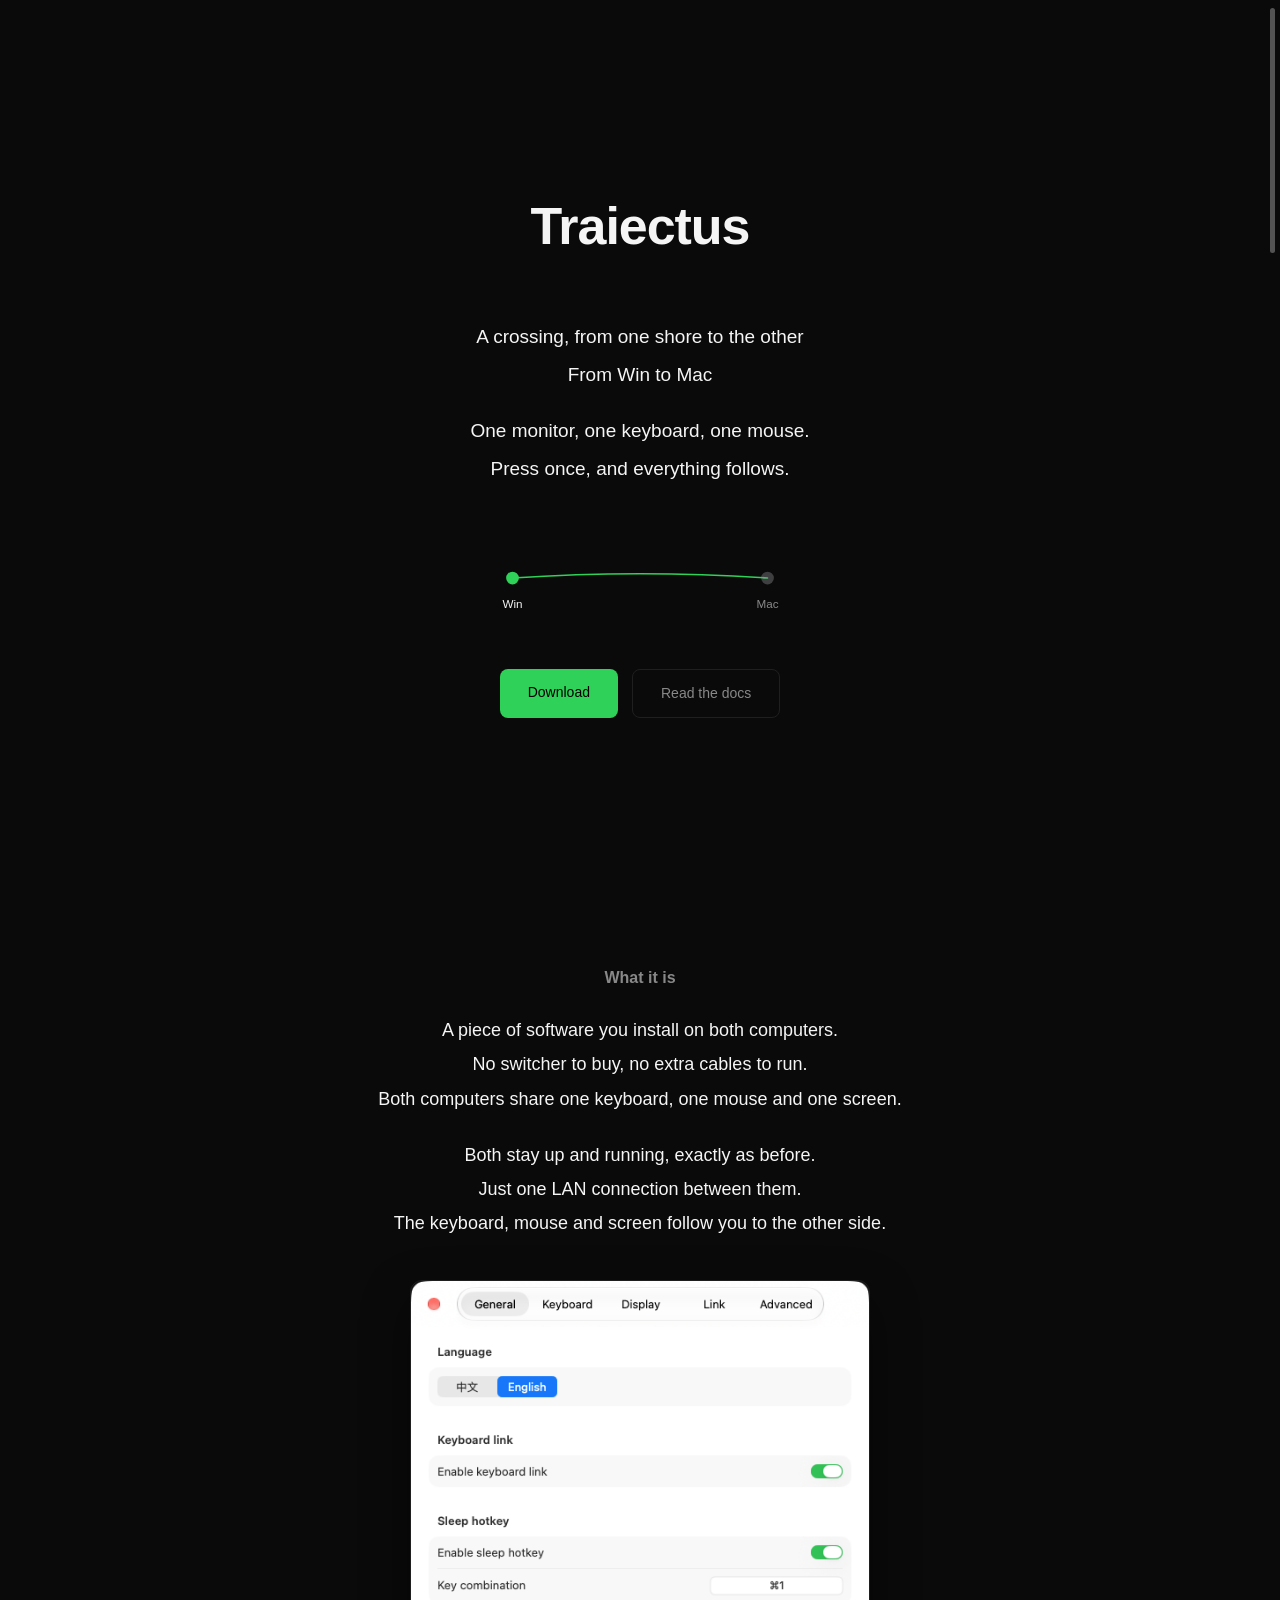
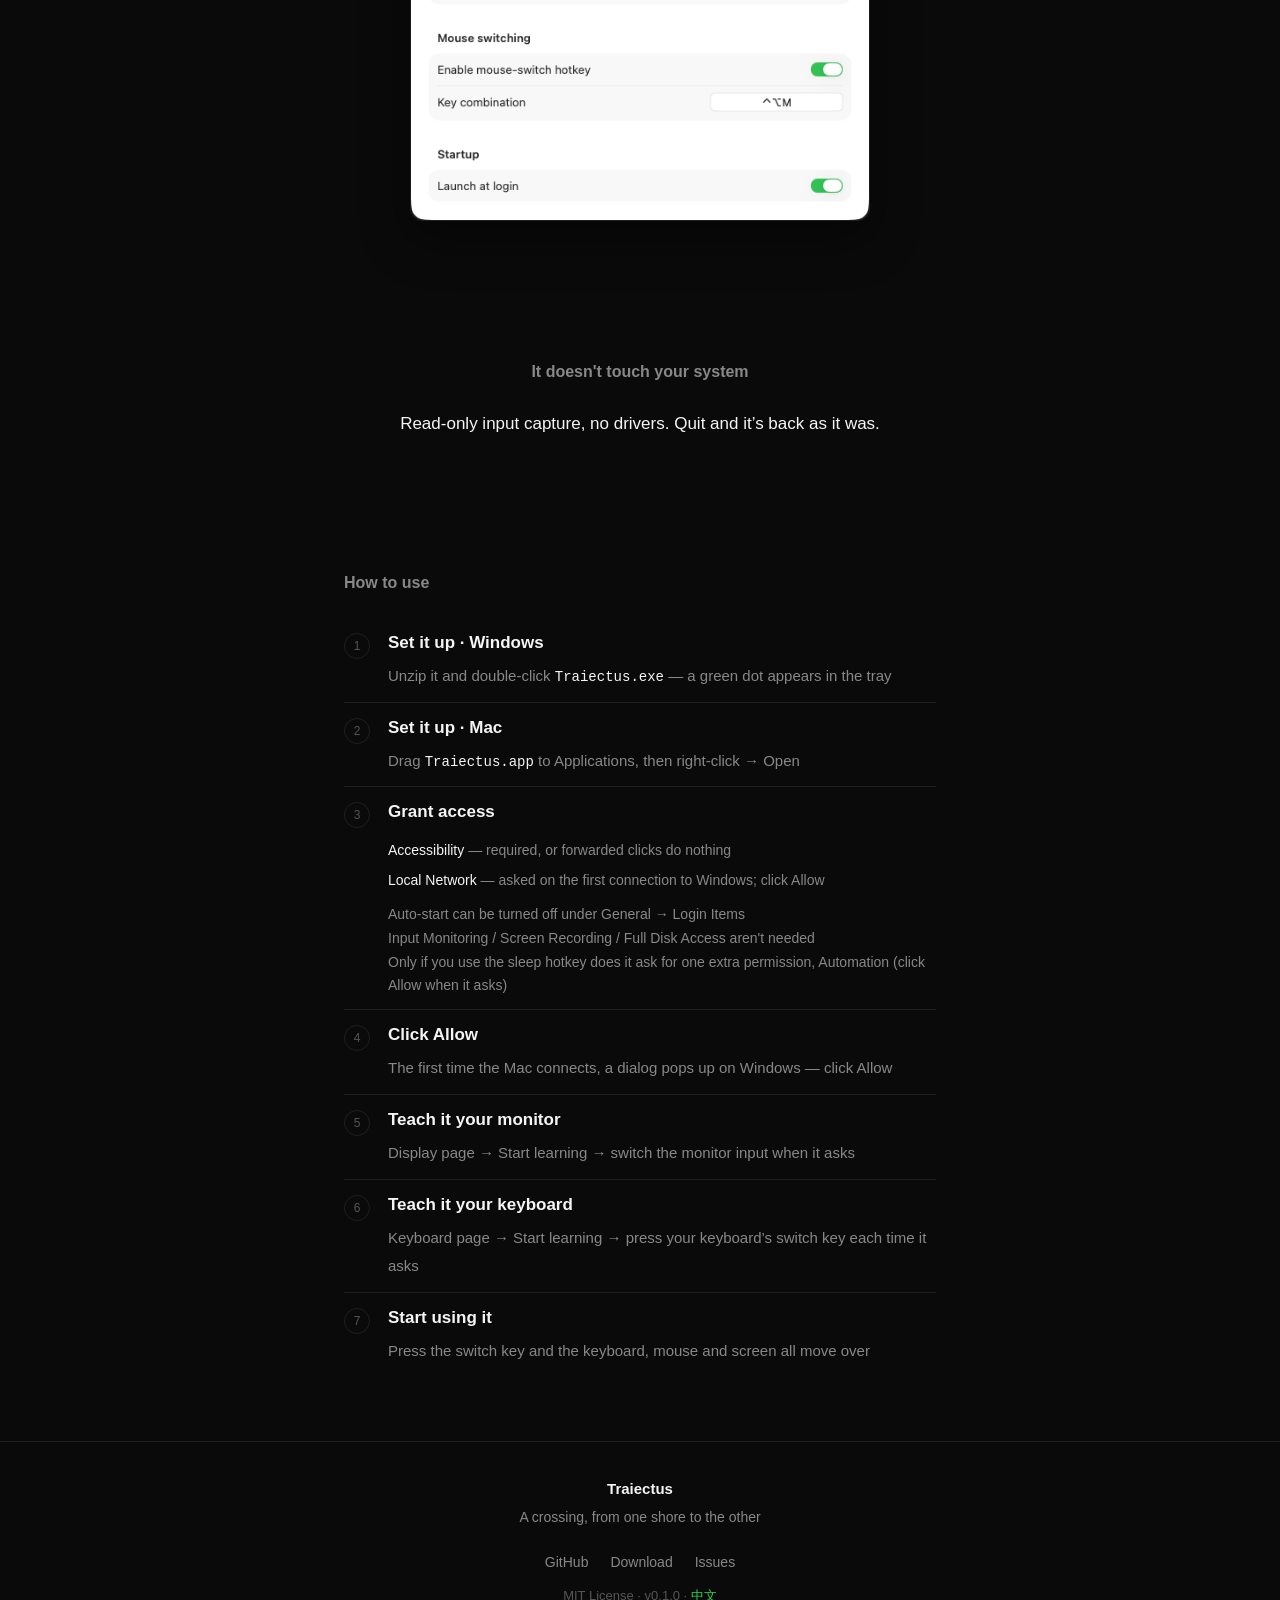
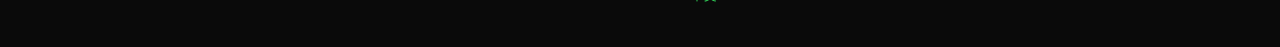
==== site/en.html @ 2f42b384 "Traiectus v0.1.0 — macOS / Windows clients with bilingual UI, plus the project site 首个公开版本：两端（macOS " ====
<!DOCTYPE html>
<html lang="en">
<head>
<meta charset="UTF-8">
<meta name="viewport" content="width=device-width, initial-scale=1.0">
<meta name="color-scheme" content="dark">
<title>Traiectus · one keyboard, two computers</title>
<meta name="description" content="A Windows PC for gaming, a Mac for everything else, one monitor, one keyboard, one mouse. Press once and everything follows.">
<meta name="theme-color" content="#0a0a0a">
<link rel="alternate" hreflang="zh-CN" href="https://traiectus.cn/">
<link rel="alternate" hreflang="en" href="https://traiectus.cn/en.html">
<link rel="icon" href="icon.png">
<link rel="apple-touch-icon" href="icon.png">
<meta property="og:type" content="website">
<meta property="og:title" content="Traiectus · one keyboard, two computers">
<meta property="og:description" content="A Windows PC for gaming, a Mac for everything else. One monitor, one keyboard, one mouse. Press once and everything follows.">
<meta property="og:url" content="https://traiectus.cn/">
<meta property="og:image" content="https://traiectus.cn/og.png">
<style>
  * { margin: 0; padding: 0; box-sizing: border-box; }

  :root {
    --bg: #0a0a0a;
    --fg: #f5f5f5;
    --fg-dim: #888;
    --fg-dimmer: #555;
    --green: #30d158;
    --line: #1f1f1f;
    --max: 640px;
  }

  /* 显式给 html 上底色：否则橡皮筋回弹（首屏往上/页面底部往下拉）时，
     WebKit 会在画布外露出默认的白，看起来就是上下两条淡色长块 */
  html { background: var(--bg); }

  body {
    background: var(--bg);
    color: var(--fg);
    font-family: -apple-system, BlinkMacSystemFont, "SF Pro Text", "PingFang SC", sans-serif;
    font-size: 16px;
    line-height: 1.7;
    -webkit-font-smoothing: antialiased;
  }

  .wrap { max-width: var(--max); margin: 0 auto; padding: 0 24px; }

  /* ① 首屏 */
  .hero {
    min-height: 100vh;
    display: flex;
    flex-direction: column;
    justify-content: center;
    align-items: center;
    text-align: center;
    padding: 0 24px;
  }

  .hero .eyebrow {
    font-size: 13px;
    letter-spacing: 0.22em;
    text-transform: uppercase;
    color: var(--fg-dimmer);
    margin-bottom: 22px;
  }

  .hero h1 {
    font-size: 52px;
    font-weight: 600;
    letter-spacing: -0.02em;
    margin-bottom: 48px;
  }

  .hero .lines {
    font-size: 19px;
    line-height: 2;
    color: var(--fg);
    margin-bottom: 56px;
  }

  .hero .lines .dim { color: var(--fg-dim); }
  .hero .lines .gap { display: block; height: 18px; }

  .diagram {
    display: block;
    width: 100%;
    max-width: 340px;
    height: auto;
    margin: 0 auto 48px;
  }

  .diagram .arc {
    fill: none;
    stroke: var(--green);
    stroke-width: 1.5;
    stroke-linecap: round;
  }

  /* 点：实心。活动的一侧是绿色 + 呼吸；另一侧是灰的（和 app 面板一致） */
  .diagram .dot { fill: #8e8e93; opacity: 0.4; }
  .diagram .dot.on {
    fill: var(--green);
    opacity: 1;
    transform-box: fill-box;
    transform-origin: center;
    animation: breathe 1.6s ease-in-out infinite;
  }

  @keyframes breathe {
    0%, 100% { transform: scale(1); }
    50% { transform: scale(1.18); }
  }

  .diagram .dlabel {
    font-size: 11px;
    font-weight: 500;
    fill: var(--fg-dim);
    text-anchor: middle;
  }
  .diagram .dlabel.on { fill: var(--fg); }

  .actions {
    display: flex;
    gap: 14px;
    justify-content: center;
  }

  .btn {
    display: inline-block;
    padding: 12px 28px;
    font-size: 14px;
    text-decoration: none;
    border-radius: 8px;
    transition: all 0.2s;
  }

  .btn-primary { background: var(--green); color: #000; font-weight: 500; }
  .btn-primary:hover { background: #28b84c; }

  .btn-ghost { color: var(--fg-dim); border: 1px solid var(--line); }
  .btn-ghost:hover { color: var(--fg); border-color: var(--fg-dim); }

  /* 锚点不要被吸顶导航盖住 */
  section { scroll-margin-top: 60px; }

  /* 隐藏原生滚动条，改用下面那条自绘的（原因：伪元素滚动条没法做淡出动画） */
  html { scrollbar-width: none; }
  ::-webkit-scrollbar { width: 0; height: 0; }

  /* 自绘滚动指示条：静止时淡出，滚动时淡入 —— 淡出用 transition，所以不生硬 */
  .sb {
    position: fixed; top: 0; right: 3px; bottom: 0; width: 9px;
    pointer-events: none; z-index: 60;
    opacity: 0;
    transition: opacity 0.5s ease;
  }
  .sb.on { opacity: 1; }
  .sb-thumb {
    position: absolute; right: 2px; width: 5px;
    border-radius: 3px; background: rgba(255, 255, 255, 0.3);
  }

  /* 页脚：同色底 + 一根发丝线，不抢戏。
     行距分三组：品牌+标语挨在一起是一组，链接那行单独一组，版权信息最后一组 ——
     所以是 4 / 22 / 10，而不是三档差不多的 14 / 20 / 14（那样四行看着一样重）。 */
  footer { padding: 34px 0 40px; border-top: 1px solid var(--line); text-align: center; }
  .f-brand { font-size: 15px; font-weight: 600; color: var(--fg); margin-bottom: 4px; }
  .f-tag { font-size: 14px; color: var(--fg-dim); margin-bottom: 22px; }
  .f-links { display: flex; gap: 22px; justify-content: center; margin-bottom: 10px; }
  .f-links a { font-size: 14px; color: var(--fg-dim); text-decoration: none; }
  .f-links a:hover { color: var(--fg); }
  .f-meta { font-size: 13px; color: var(--fg-dimmer); }
  .f-meta a { color: var(--green); text-decoration: none; }   /* 语言切换：和下载按钮同一个绿 */
  .f-meta a:hover { text-decoration: underline; }

  /* 「它不会动你的系统」：和「它是什么」一样居中 */
  .safe { text-align: center; }

  /* 屏幕太矮 / 手机：自动关掉吸附，回到自由滚动（否则内容会被卡住看不全） */
  /* 界面截图：和页面同一套圆角/边框，暗色底上不刺眼 */
  .shot { margin: 40px auto 0; text-align: center; }
  .shot img {
    width: 100%; max-width: 460px; height: auto;
    border-radius: 12px;
    border: 1px solid var(--line);
    box-shadow: 0 18px 48px rgba(0, 0, 0, 0.45);
  }

  section { padding: 64px 0; }
  #safe { padding-top: 64px; }
  .safe-line { font-size: 17px; line-height: 2; }

  h2 {
    font-size: 16px;
    font-weight: 600;
    color: var(--fg-dim);
    margin-bottom: 22px;
  }

  .what { text-align: center; }

  .what p {
    font-size: 18px;
    line-height: 1.9;
    color: var(--fg);
  }
  .what p + p { margin-top: 22px; }
  .what p.soft { color: var(--fg-dim); }

  @media (max-width: 480px) {
    section { padding: 48px 0; }
    .what { text-align: center; }

  .what p { font-size: 16px; }
  }

  .how ol { list-style: none; counter-reset: step; margin-top: 8px; }
  /* 只作用于外层那七步：里面「权限清单」是普通列表，不能跟着编号/描边（否则会串号） */
  .how ol > li {
    counter-increment: step;
    font-size: 17px;
    color: var(--fg);
    padding: 11px 0 11px 44px;
    position: relative;
    border-bottom: 1px solid var(--line);
  }
  .how ol > li:last-child { border-bottom: none; }
  .how ol > li::before {
    content: counter(step);
    position: absolute; left: 0; top: 15px;
    width: 24px; height: 24px; line-height: 24px; text-align: center;
    font-size: 12px; color: var(--fg-dimmer);
    border: 1px solid var(--line); border-radius: 50%;
  }
  .how ol > li b { display: block; font-size: 17px; font-weight: 600; margin-bottom: 4px; }
  .how ol > li span { font-size: 15px; color: var(--fg-dim); }
  .how ol > li code { font-family: "SF Mono", Menlo, monospace; font-size: 14px; color: var(--fg); }

  /* 「给它权限」那一步下面的权限清单 */
  .how .perm { list-style: none; margin-top: 9px; }
  .how .perm li { font-size: 14px; color: var(--fg-dim); padding: 3px 0; }
  .how .perm li em { font-style: normal; color: var(--fg); }
  .how .perm-note { display: block; margin-top: 7px; font-size: 14px; color: var(--fg-dim); }
  .how .more { margin-top: 22px; font-size: 14px; color: var(--fg-dim); }

  @media (prefers-reduced-motion: reduce) {
    .diagram .dot.on { animation: none; }
  }

  @media (max-width: 480px) {
    .hero .eyebrow {
    font-size: 13px;
    letter-spacing: 0.22em;
    text-transform: uppercase;
    color: var(--fg-dimmer);
    margin-bottom: 22px;
  }

  .hero h1 { font-size: 36px; margin-bottom: 36px; }
    .hero .lines { font-size: 16px; }
  }
</style>
</head>
<body id="top">


<section class="hero">
  <h1>Traiectus</h1>

  <div class="lines">
    A crossing, from one shore to the other<br>
    From Win to Mac
    <span class="gap"></span>
    One monitor, one keyboard, one mouse.<br>
    Press once, and everything follows.
  </div>

  <svg class="diagram" viewBox="0 0 320 72" role="img" aria-label="Crossing from Win to Mac: Win is active (green dot), Mac is the other side">
    <path class="arc" d="M40 32 Q160 24 280 32"/>
    <circle class="dot on" cx="40" cy="32" r="6"/>
    <circle class="dot" cx="280" cy="32" r="6"/>
    <text class="dlabel on" x="40" y="60">Win</text>
    <text class="dlabel" x="280" y="60">Mac</text>
  </svg>

  <div class="actions">
    <a href="https://github.com/BLEACHRukia/Traiectus/releases" class="btn btn-primary">Download</a>
    <a href="https://github.com/BLEACHRukia/Traiectus#readme" class="btn btn-ghost">Read the docs</a>
  </div>
</section>

<div class="screen">
<section class="what" id="what">
  <div class="wrap">
    <h2>What it is</h2>
    <p>A piece of software you install on both computers.<br>
       No switcher to buy, no extra cables to run.<br>
       Both computers share one keyboard, one mouse and one screen.</p>
    <p>Both stay up and running, exactly as before.<br>
       Just one LAN connection between them.<br>
       The keyboard, mouse and screen follow you to the other side.</p>
    <figure class="shot">
      <img src="shots/01-general-en.png" alt="Traiectus's settings window on macOS" width="520">
    </figure>
  </div>
</section>
<section class="safe" id="safe">
  <div class="wrap">
    <h2>It doesn't touch your system</h2>
    <p class="safe-line">Read-only input capture, no drivers. Quit and it’s back as it was.</p>

  </div>
</section>
</div>

<section class="how" id="how">
  <div class="wrap">
    <h2>How to use</h2>
    <ol>
      <li><b>Set it up · Windows</b><span>Unzip it and double-click <code>Traiectus.exe</code> — a green dot appears in the tray</span></li>
      <li><b>Set it up · Mac</b><span>Drag <code>Traiectus.app</code> to Applications, then right-click → Open</span></li>
      <li><b>Grant access</b>
        <ul class="perm">
          <li><em>Accessibility</em> — required, or forwarded clicks do nothing</li>
          <li><em>Local Network</em> — asked on the first connection to Windows; click Allow</li>
        </ul>
        <span class="perm-note">Auto-start can be turned off under General → Login Items<br>
          Input Monitoring / Screen Recording / Full Disk Access aren't needed<br>
          Only if you use the sleep hotkey does it ask for one extra permission, Automation (click Allow when it asks)</span>
      </li>
      <li><b>Click Allow</b><span>The first time the Mac connects, a dialog pops up on Windows — click Allow</span></li>
      <li><b>Teach it your monitor</b><span>Display page → Start learning → switch the monitor input when it asks</span></li>
      <li><b>Teach it your keyboard</b><span>Keyboard page → Start learning → press your keyboard&rsquo;s switch key each time it asks</span></li>
      <li><b>Start using it</b><span>Press the switch key and the keyboard, mouse and screen all move over</span></li>
    </ol>
  </div>
</section>




<footer>
  <div class="wrap">
    <div class="f-brand">Traiectus</div>
    <div class="f-tag">A crossing, from one shore to the other</div>
    <nav class="f-links">
      <a href="https://github.com/BLEACHRukia/Traiectus">GitHub</a>
      <a href="https://github.com/BLEACHRukia/Traiectus/releases">Download</a>
      <a href="https://github.com/BLEACHRukia/Traiectus/issues">Issues</a>
    </nav>
    <div class="f-meta">MIT License · v0.1.0 · <a href="/">中文</a></div>
  </div>
</footer>

<div class="sb" id="sb"><div class="sb-thumb" id="sbThumb"></div></div>

<script>
  (function () {
    var sb = document.getElementById('sb'), thumb = document.getElementById('sbThumb');
    if (!sb || !thumb) return;
    var timer;

    function update() {
      var doc = document.documentElement;
      var viewH = window.innerHeight;
      var max = doc.scrollHeight - viewH;
      var pad = 8, track = viewH - pad * 2;
      var thumbH = Math.max(36, Math.round(track * viewH / doc.scrollHeight));
      var progress = max > 0 ? (window.pageYOffset || doc.scrollTop) / max : 0;

      thumb.style.height = thumbH + 'px';
      thumb.style.top = Math.round(pad + progress * (track - thumbH)) + 'px';

      sb.classList.add('on');                       // 滚动时出现（0.5s 淡入）
      clearTimeout(timer);
      timer = setTimeout(function () { sb.classList.remove('on'); }, 800);   // 停手 0.8s 后淡出
    }

    window.addEventListener('scroll', update, { passive: true });
    window.addEventListener('resize', update);
    update();
  })();
</script>
</body>
</html>
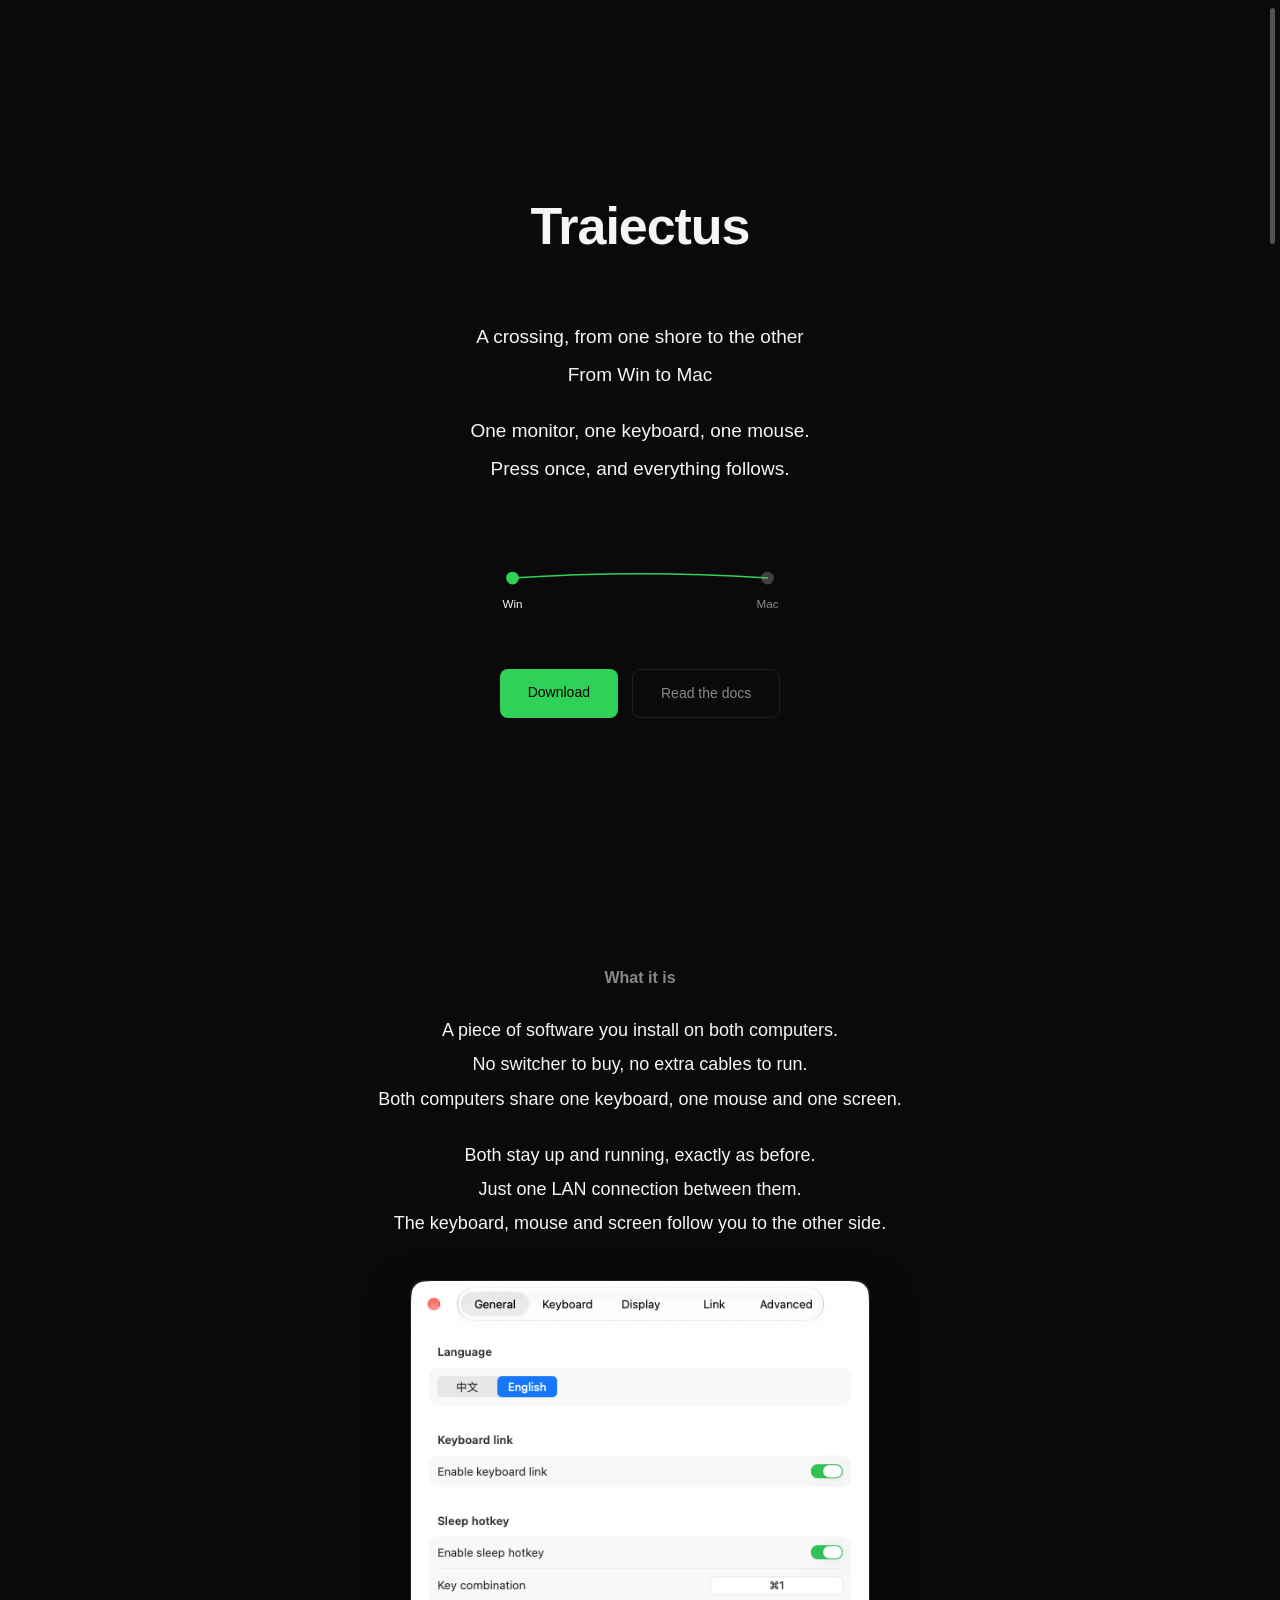
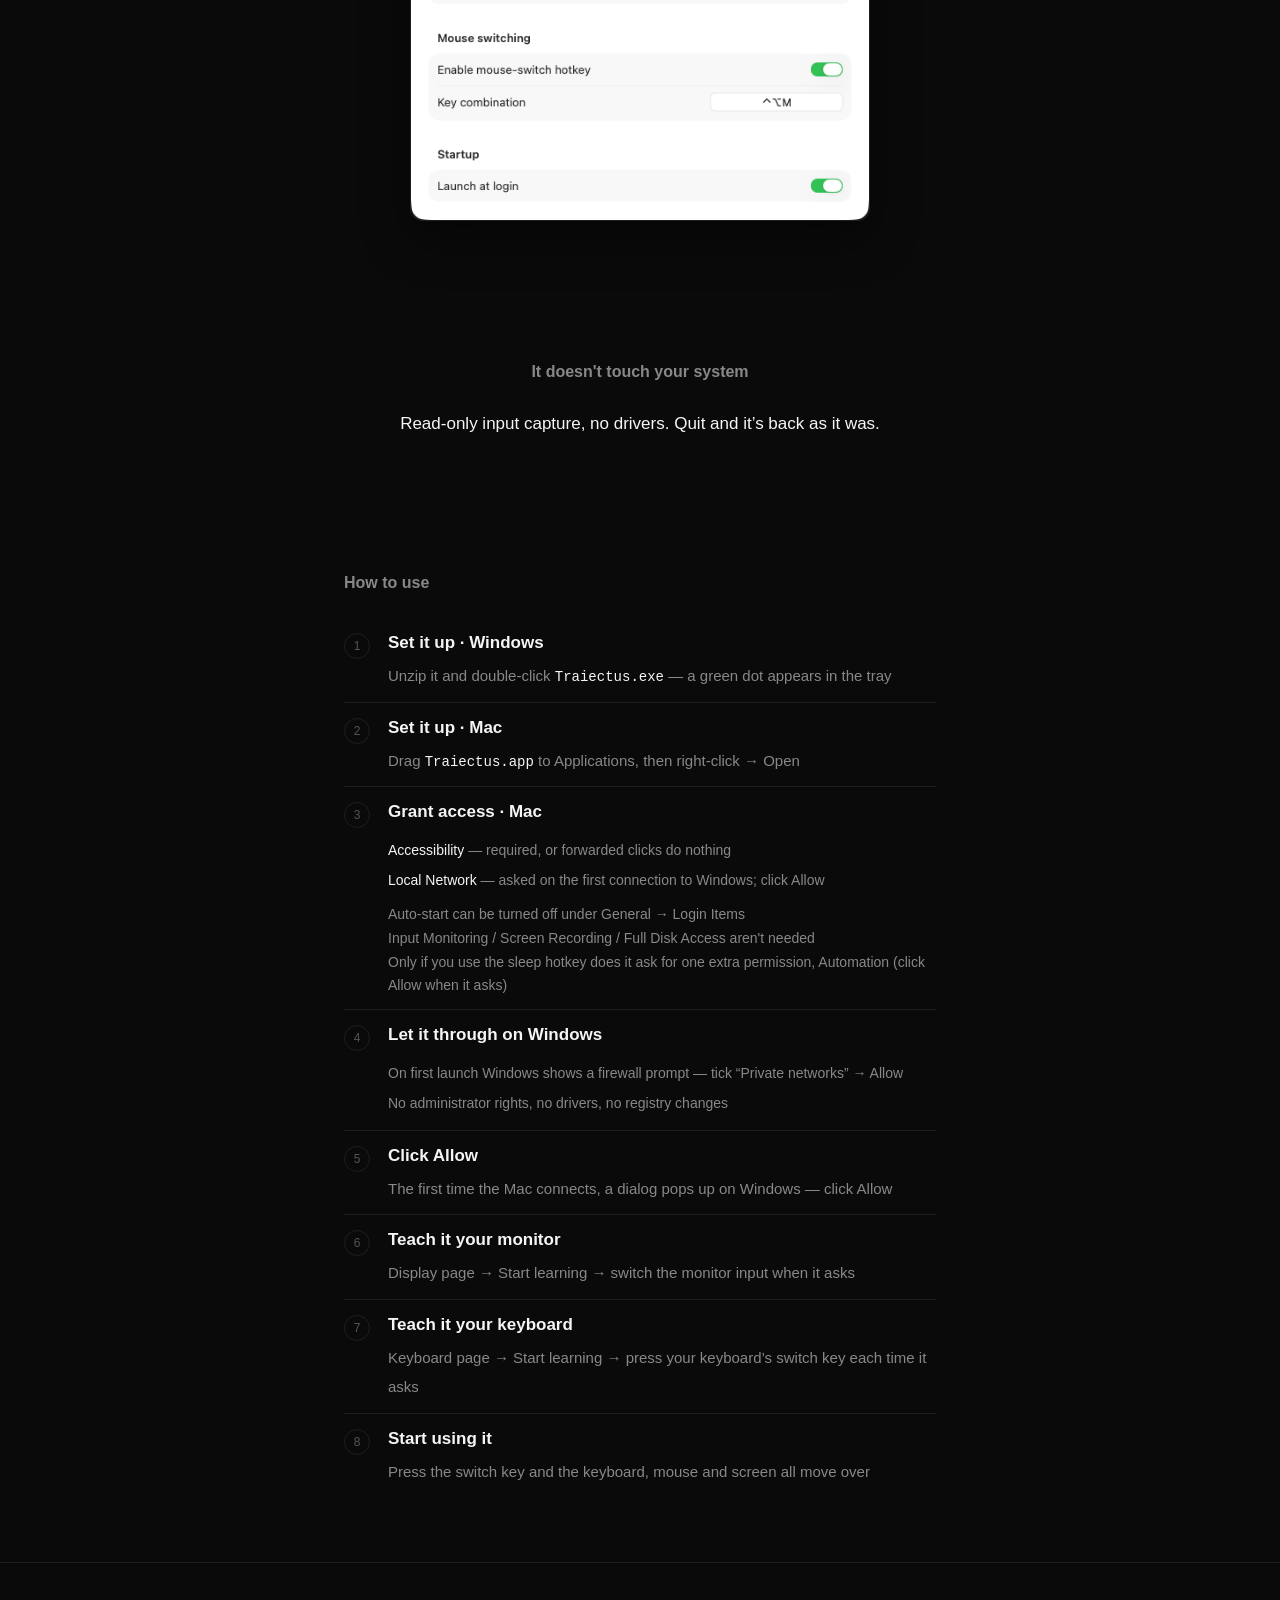
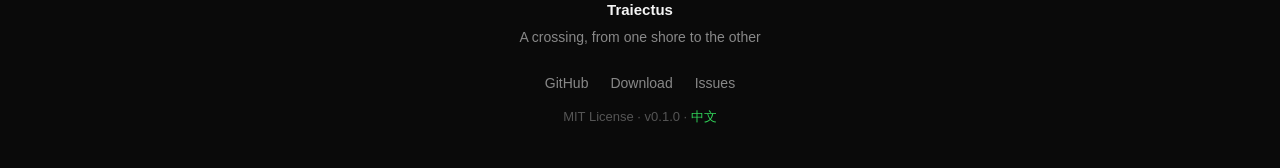
==== commit ba89b1dc: "site: 「如何使用」第 3 步按系统拆开，补上 Windows 那侧（中英同步） 原来第 3 步「给它权限」只写了 macOS 的辅助功能 / 本地网络，Windows 一条都没有， 读者容易以为" ====
--- a/site/en.html
+++ b/site/en.html
@@ -284,7 +284,7 @@
 
   <div class="actions">
     <a href="https://github.com/BLEACHRukia/Traiectus/releases" class="btn btn-primary">Download</a>
-    <a href="https://github.com/BLEACHRukia/Traiectus#readme" class="btn btn-ghost">Read the docs</a>
+    <a href="https://github.com/BLEACHRukia/Traiectus/blob/main/README.en.md" class="btn btn-ghost">Read the docs</a>
   </div>
 </section>
 
@@ -318,7 +318,7 @@
     <ol>
       <li><b>Set it up · Windows</b><span>Unzip it and double-click <code>Traiectus.exe</code> — a green dot appears in the tray</span></li>
       <li><b>Set it up · Mac</b><span>Drag <code>Traiectus.app</code> to Applications, then right-click → Open</span></li>
-      <li><b>Grant access</b>
+      <li><b>Grant access · Mac</b>
         <ul class="perm">
           <li><em>Accessibility</em> — required, or forwarded clicks do nothing</li>
           <li><em>Local Network</em> — asked on the first connection to Windows; click Allow</li>
@@ -326,6 +326,12 @@
         <span class="perm-note">Auto-start can be turned off under General → Login Items<br>
           Input Monitoring / Screen Recording / Full Disk Access aren't needed<br>
           Only if you use the sleep hotkey does it ask for one extra permission, Automation (click Allow when it asks)</span>
+      </li>
+      <li><b>Let it through on Windows</b>
+        <ul class="perm">
+          <li>On first launch Windows shows a firewall prompt — tick &ldquo;Private networks&rdquo; → Allow</li>
+          <li>No administrator rights, no drivers, no registry changes</li>
+        </ul>
       </li>
       <li><b>Click Allow</b><span>The first time the Mac connects, a dialog pops up on Windows — click Allow</span></li>
       <li><b>Teach it your monitor</b><span>Display page → Start learning → switch the monitor input when it asks</span></li>
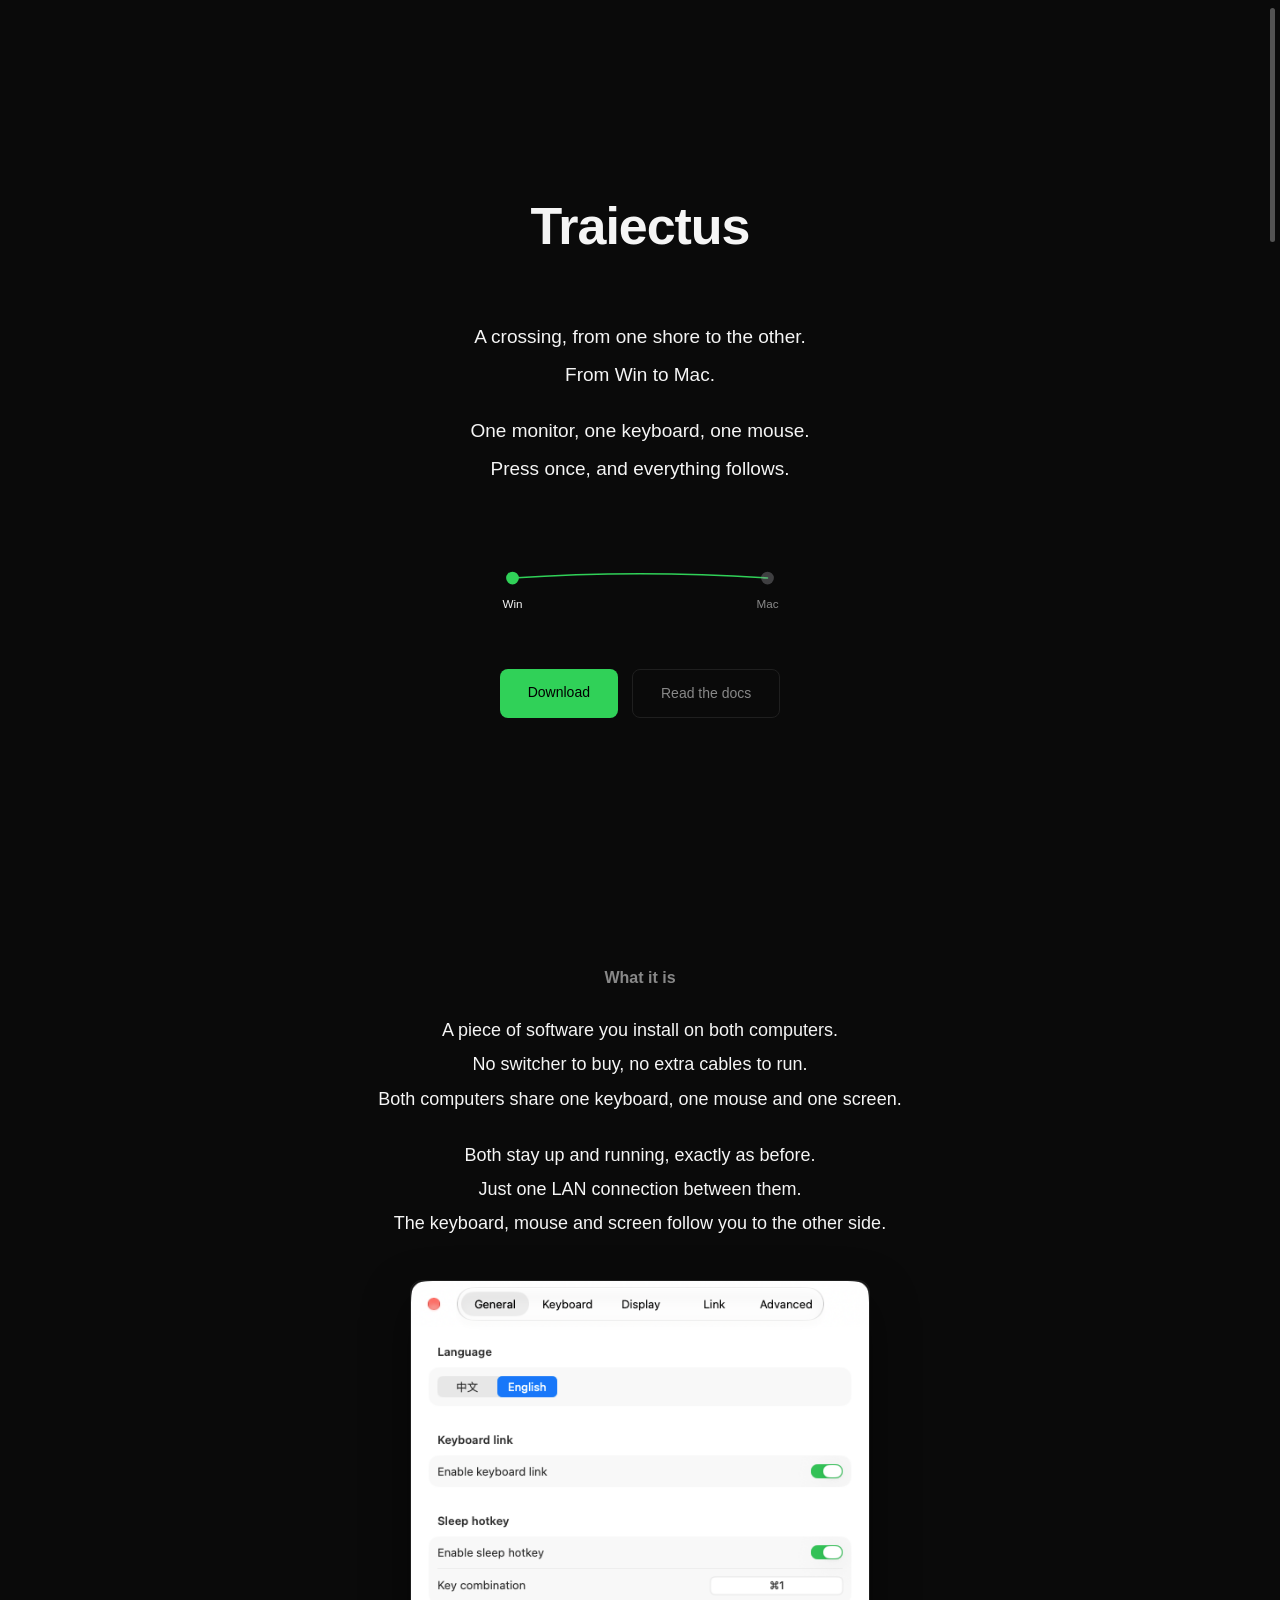
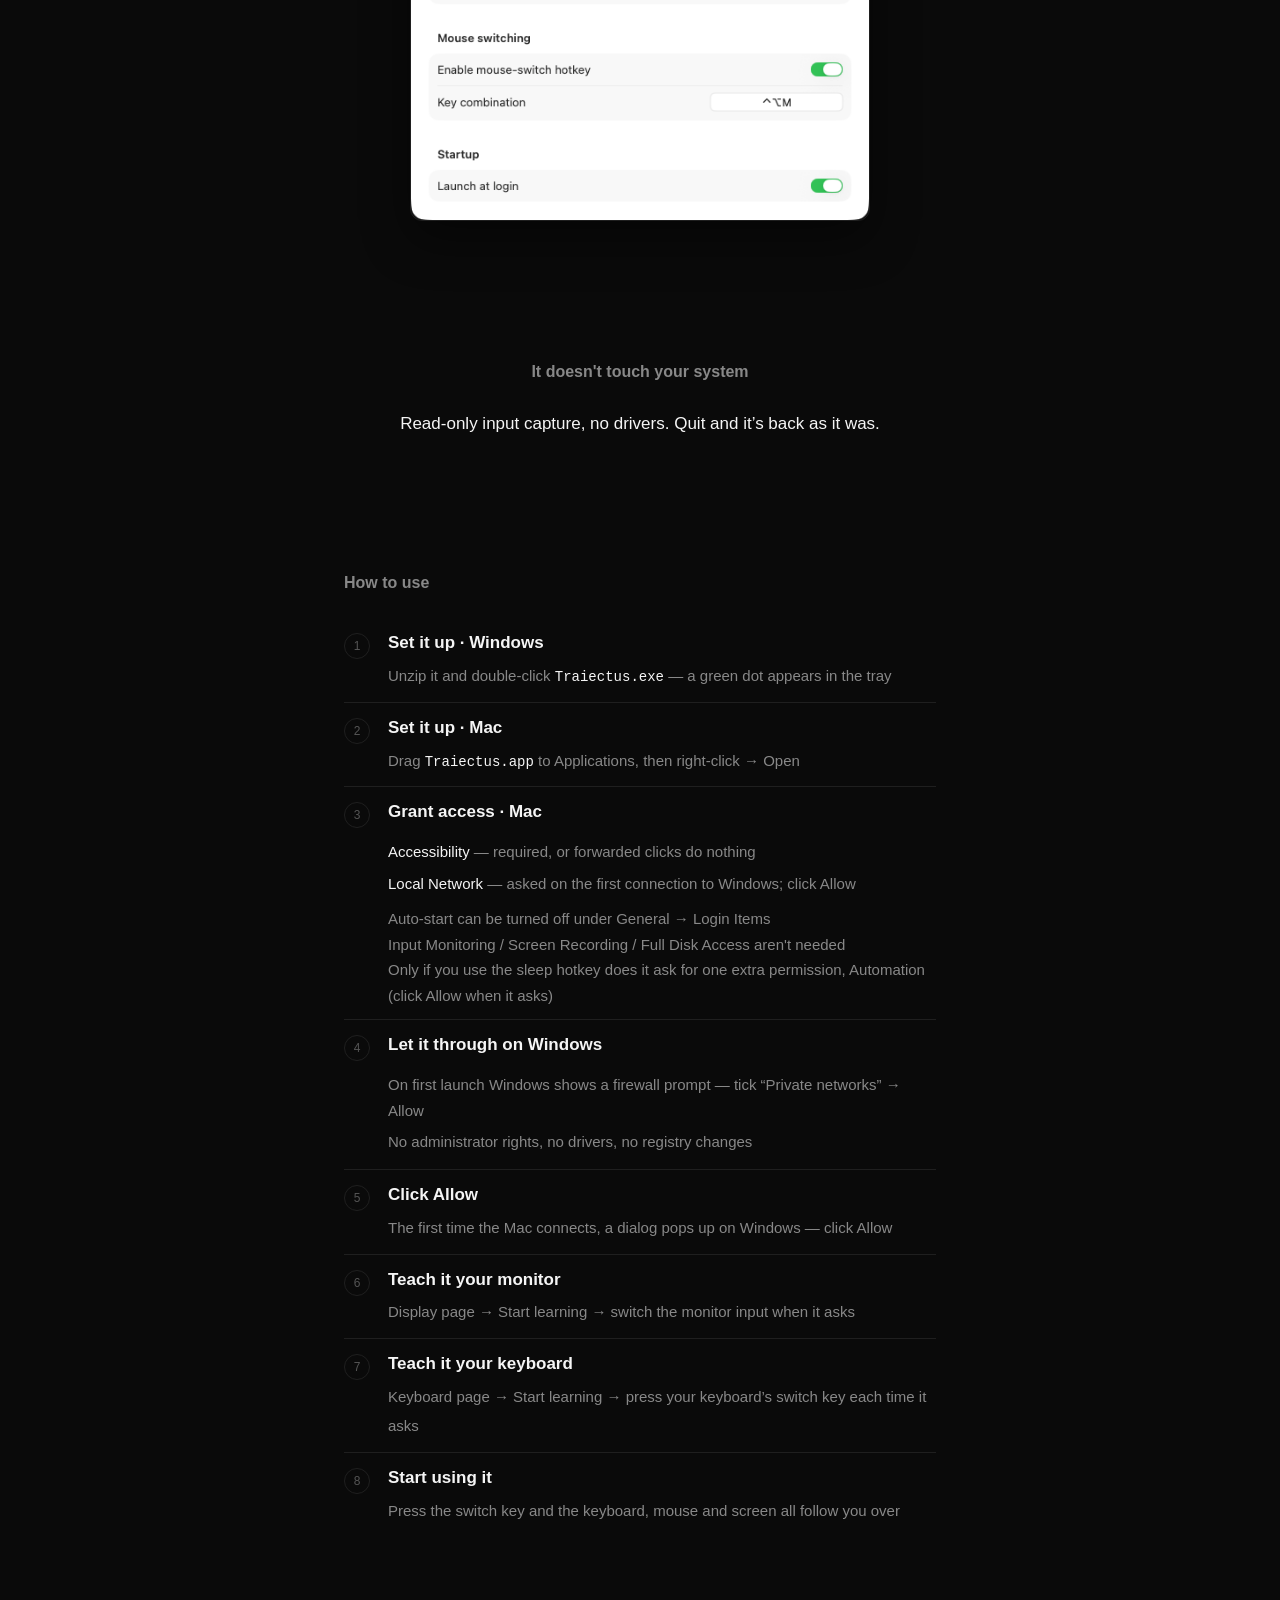
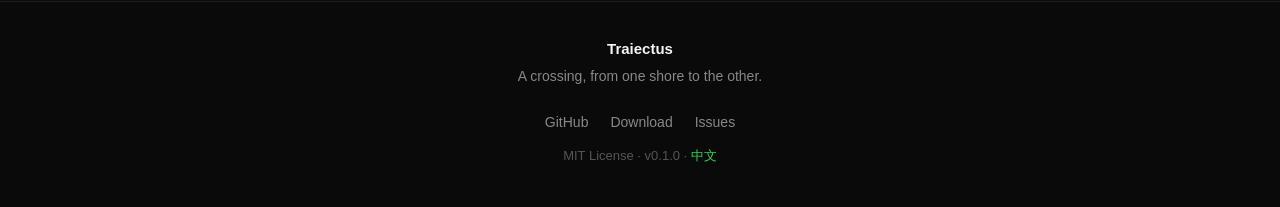
==== commit d612a1f3: "site: 文案与字号微调（中英同步） - 「如何使用」里的权限清单/备注字号 14px → 15px，跟其它步骤的说明行一致 - 首屏两句加句号：渡，从此岸到彼岸。／从 Win 到 Mac。 - 第" ====
--- a/site/en.html
+++ b/site/en.html
@@ -237,9 +237,9 @@
 
   /* 「给它权限」那一步下面的权限清单 */
   .how .perm { list-style: none; margin-top: 9px; }
-  .how .perm li { font-size: 14px; color: var(--fg-dim); padding: 3px 0; }
+  .how .perm li { font-size: 15px; color: var(--fg-dim); padding: 3px 0; }
   .how .perm li em { font-style: normal; color: var(--fg); }
-  .how .perm-note { display: block; margin-top: 7px; font-size: 14px; color: var(--fg-dim); }
+  .how .perm-note { display: block; margin-top: 7px; font-size: 15px; color: var(--fg-dim); }
   .how .more { margin-top: 22px; font-size: 14px; color: var(--fg-dim); }
 
   @media (prefers-reduced-motion: reduce) {
@@ -267,8 +267,8 @@
   <h1>Traiectus</h1>
 
   <div class="lines">
-    A crossing, from one shore to the other<br>
-    From Win to Mac
+    A crossing, from one shore to the other.<br>
+    From Win to Mac.
     <span class="gap"></span>
     One monitor, one keyboard, one mouse.<br>
     Press once, and everything follows.
@@ -336,7 +336,7 @@
       <li><b>Click Allow</b><span>The first time the Mac connects, a dialog pops up on Windows — click Allow</span></li>
       <li><b>Teach it your monitor</b><span>Display page → Start learning → switch the monitor input when it asks</span></li>
       <li><b>Teach it your keyboard</b><span>Keyboard page → Start learning → press your keyboard&rsquo;s switch key each time it asks</span></li>
-      <li><b>Start using it</b><span>Press the switch key and the keyboard, mouse and screen all move over</span></li>
+      <li><b>Start using it</b><span>Press the switch key and the keyboard, mouse and screen all follow you over</span></li>
     </ol>
   </div>
 </section>
@@ -347,7 +347,7 @@
 <footer>
   <div class="wrap">
     <div class="f-brand">Traiectus</div>
-    <div class="f-tag">A crossing, from one shore to the other</div>
+    <div class="f-tag">A crossing, from one shore to the other.</div>
     <nav class="f-links">
       <a href="https://github.com/BLEACHRukia/Traiectus">GitHub</a>
       <a href="https://github.com/BLEACHRukia/Traiectus/releases">Download</a>
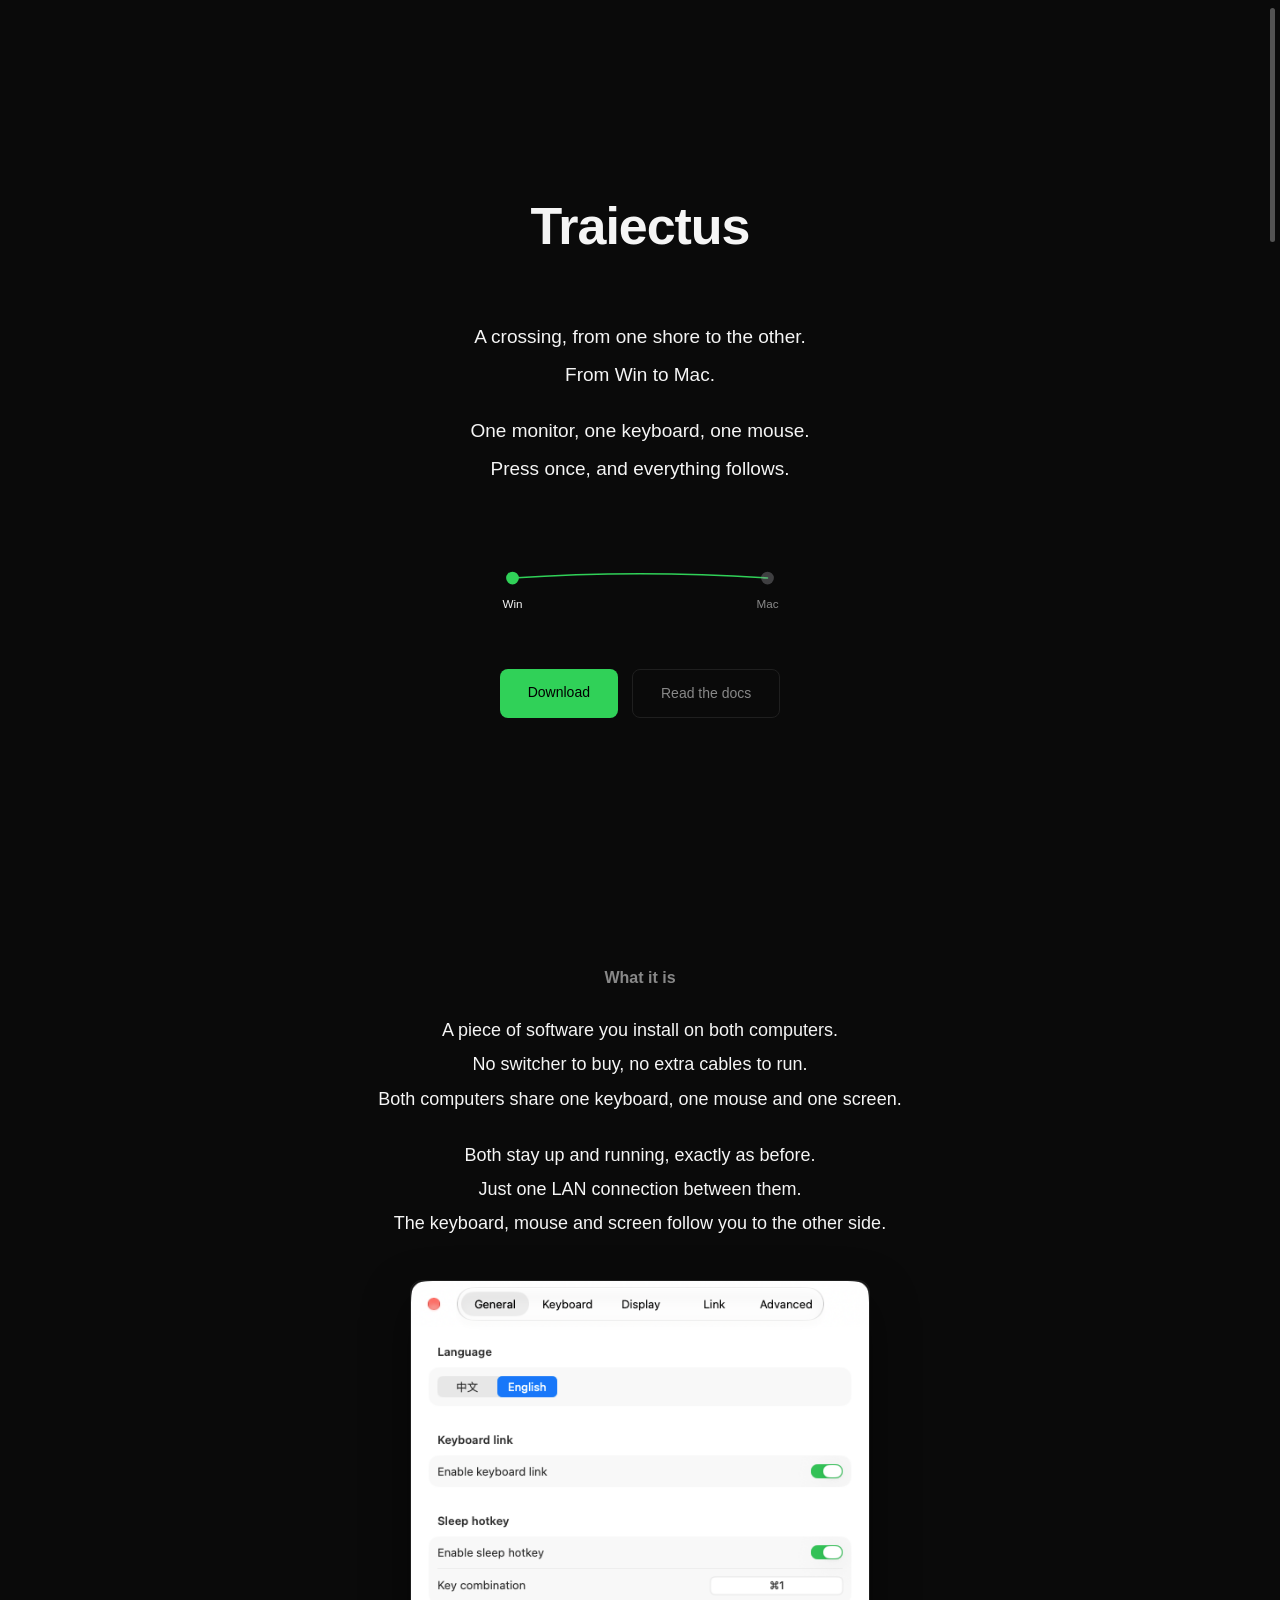
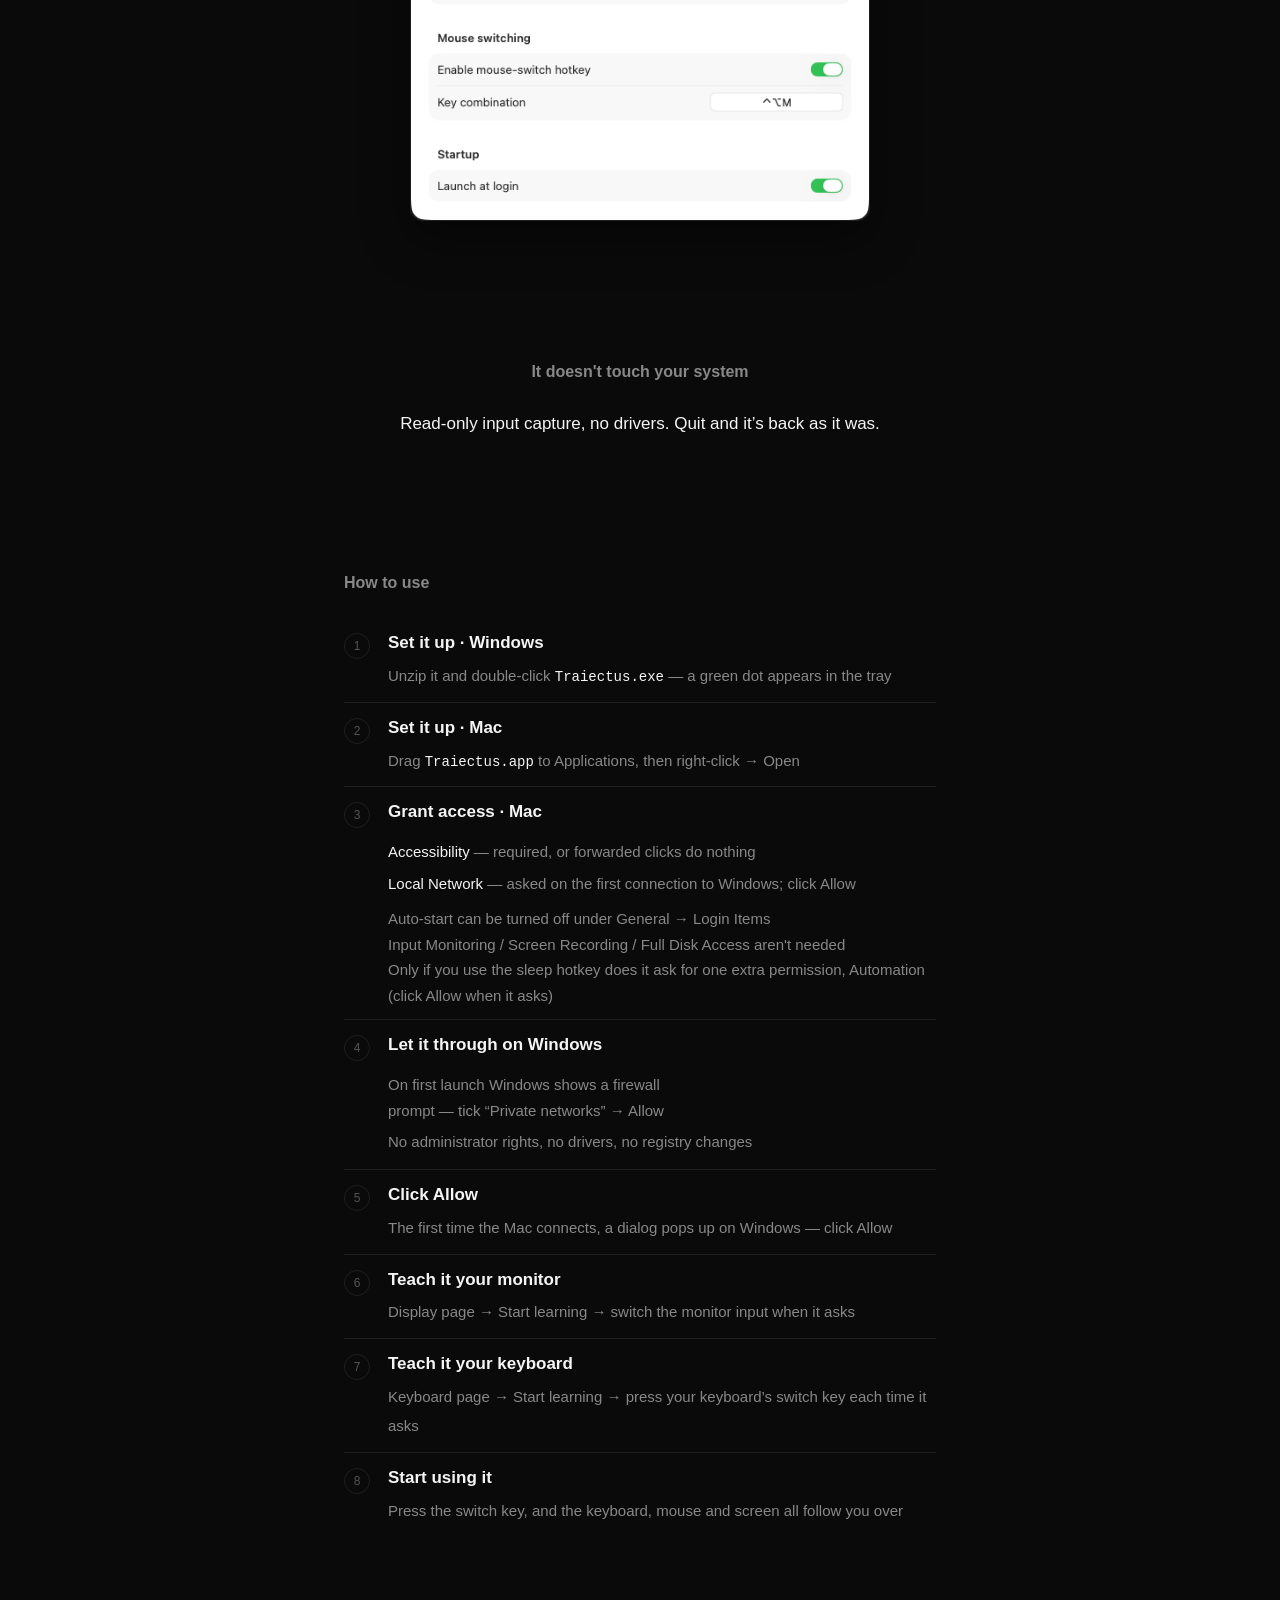
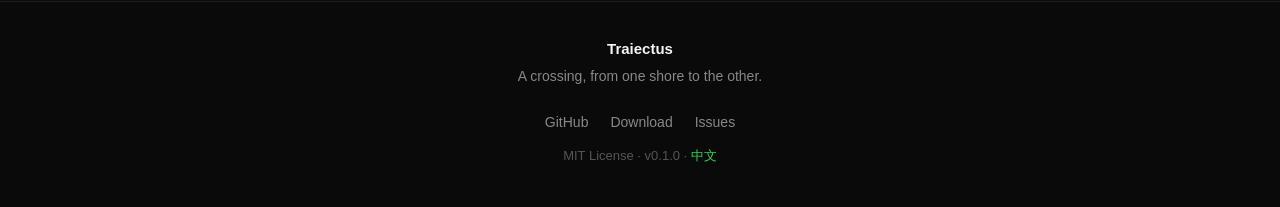
==== commit 77ff8529: "site(en): 英文页补上「How to use」的移动端排版（与中文一致） 之前几轮只改了中文页，英文页还是老排版。这次补齐：  - 同样的 text-wrap: balance + line-" ====
--- a/site/en.html
+++ b/site/en.html
@@ -241,6 +241,14 @@
   .how .perm li em { font-style: normal; color: var(--fg); }
   .how .perm-note { display: block; margin-top: 7px; font-size: 15px; color: var(--fg-dim); }
   .how .more { margin-top: 22px; font-size: 14px; color: var(--fg-dim); }
+  /* Short blocks inside "How to use": let the browser balance the line lengths,
+     and turn on CJK punctuation rules (a line may not start with a closing mark). */
+  .how ol > li span, .how ol > li .perm li, .how ol > li .perm-note {
+    text-wrap: balance;
+    line-break: strict;
+  }
+  /* Narrow-screen segmentation: inline on wide screens, block below 480px */
+  .how .seg { display: inline; }
 
   @media (prefers-reduced-motion: reduce) {
     .diagram .dot.on { animation: none; }
@@ -257,6 +265,18 @@
 
   .hero h1 { font-size: 36px; margin-bottom: 36px; }
     .hero .lines { font-size: 16px; }
+
+    /* Narrow screens: 44 -> 31px gutter, 24 -> 21px badge, tighter leading */
+    .how ol > li { padding: 13px 0 13px 31px; }
+    .how ol > li::before {
+      width: 21px; height: 21px; line-height: 21px;
+      font-size: 11px; top: 16px;
+    }
+    .how ol > li b { font-size: 16px; margin-bottom: 3px; }
+    .how ol > li span, .how .perm li, .how .perm-note { line-height: 1.65; }
+    .how .perm { margin-top: 8px; }
+    .how .perm-note { margin-top: 6px; }
+    .how .seg { display: block; }
   }
 </style>
 </head>
@@ -321,7 +341,7 @@
       <li><b>Grant access · Mac</b>
         <ul class="perm">
           <li><em>Accessibility</em> — required, or forwarded clicks do nothing</li>
-          <li><em>Local Network</em> — asked on the first connection to Windows; click Allow</li>
+          <li><span class="seg"><em>Local Network</em> — asked on the first connection to Windows;</span> <span class="seg">click Allow</span></li>
         </ul>
         <span class="perm-note">Auto-start can be turned off under General → Login Items<br>
           Input Monitoring / Screen Recording / Full Disk Access aren't needed<br>
@@ -333,10 +353,10 @@
           <li>No administrator rights, no drivers, no registry changes</li>
         </ul>
       </li>
-      <li><b>Click Allow</b><span>The first time the Mac connects, a dialog pops up on Windows — click Allow</span></li>
+      <li><b>Click Allow</b><span><span class="seg">The first time the Mac connects,</span> <span class="seg">a dialog pops up on Windows — click Allow</span></span></li>
       <li><b>Teach it your monitor</b><span>Display page → Start learning → switch the monitor input when it asks</span></li>
       <li><b>Teach it your keyboard</b><span>Keyboard page → Start learning → press your keyboard&rsquo;s switch key each time it asks</span></li>
-      <li><b>Start using it</b><span>Press the switch key and the keyboard, mouse and screen all follow you over</span></li>
+      <li><b>Start using it</b><span><span class="seg">Press the switch key,</span> <span class="seg">and the keyboard, mouse and screen all follow you over</span></span></li>
     </ol>
   </div>
 </section>
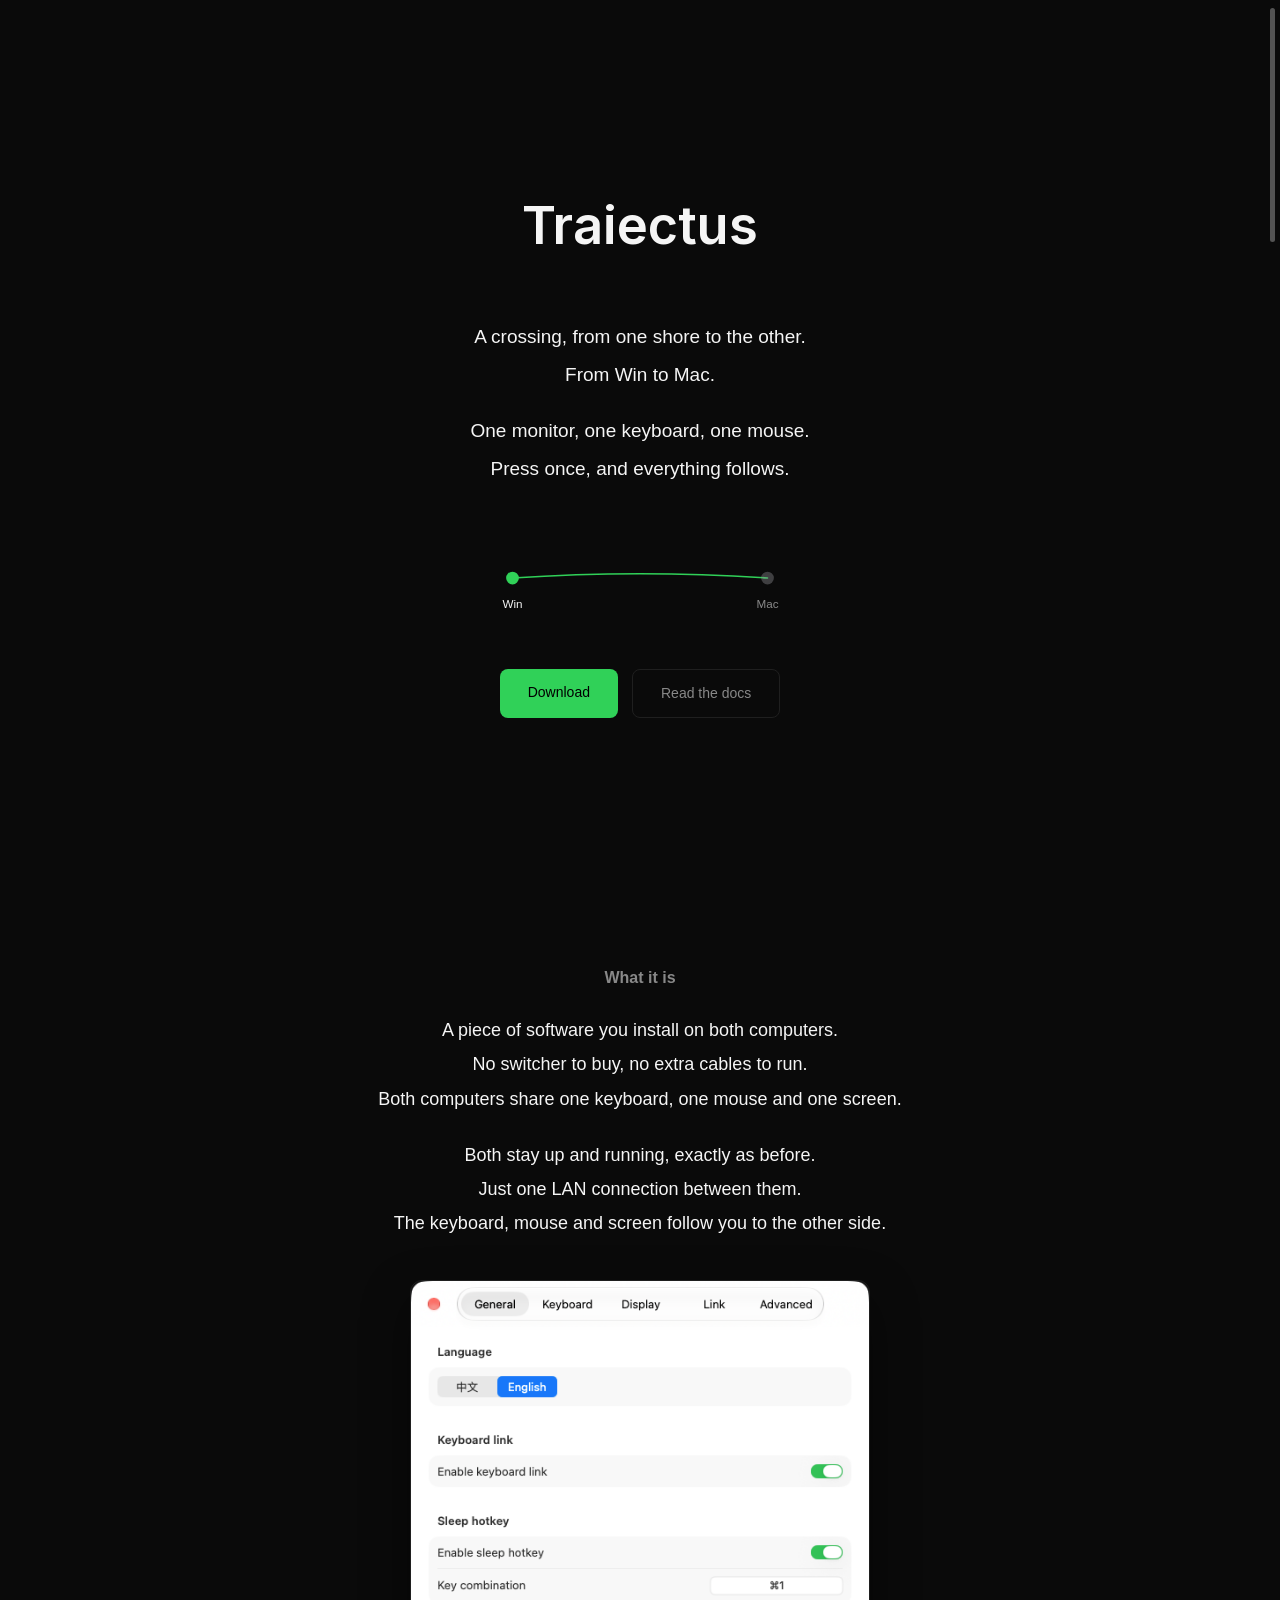
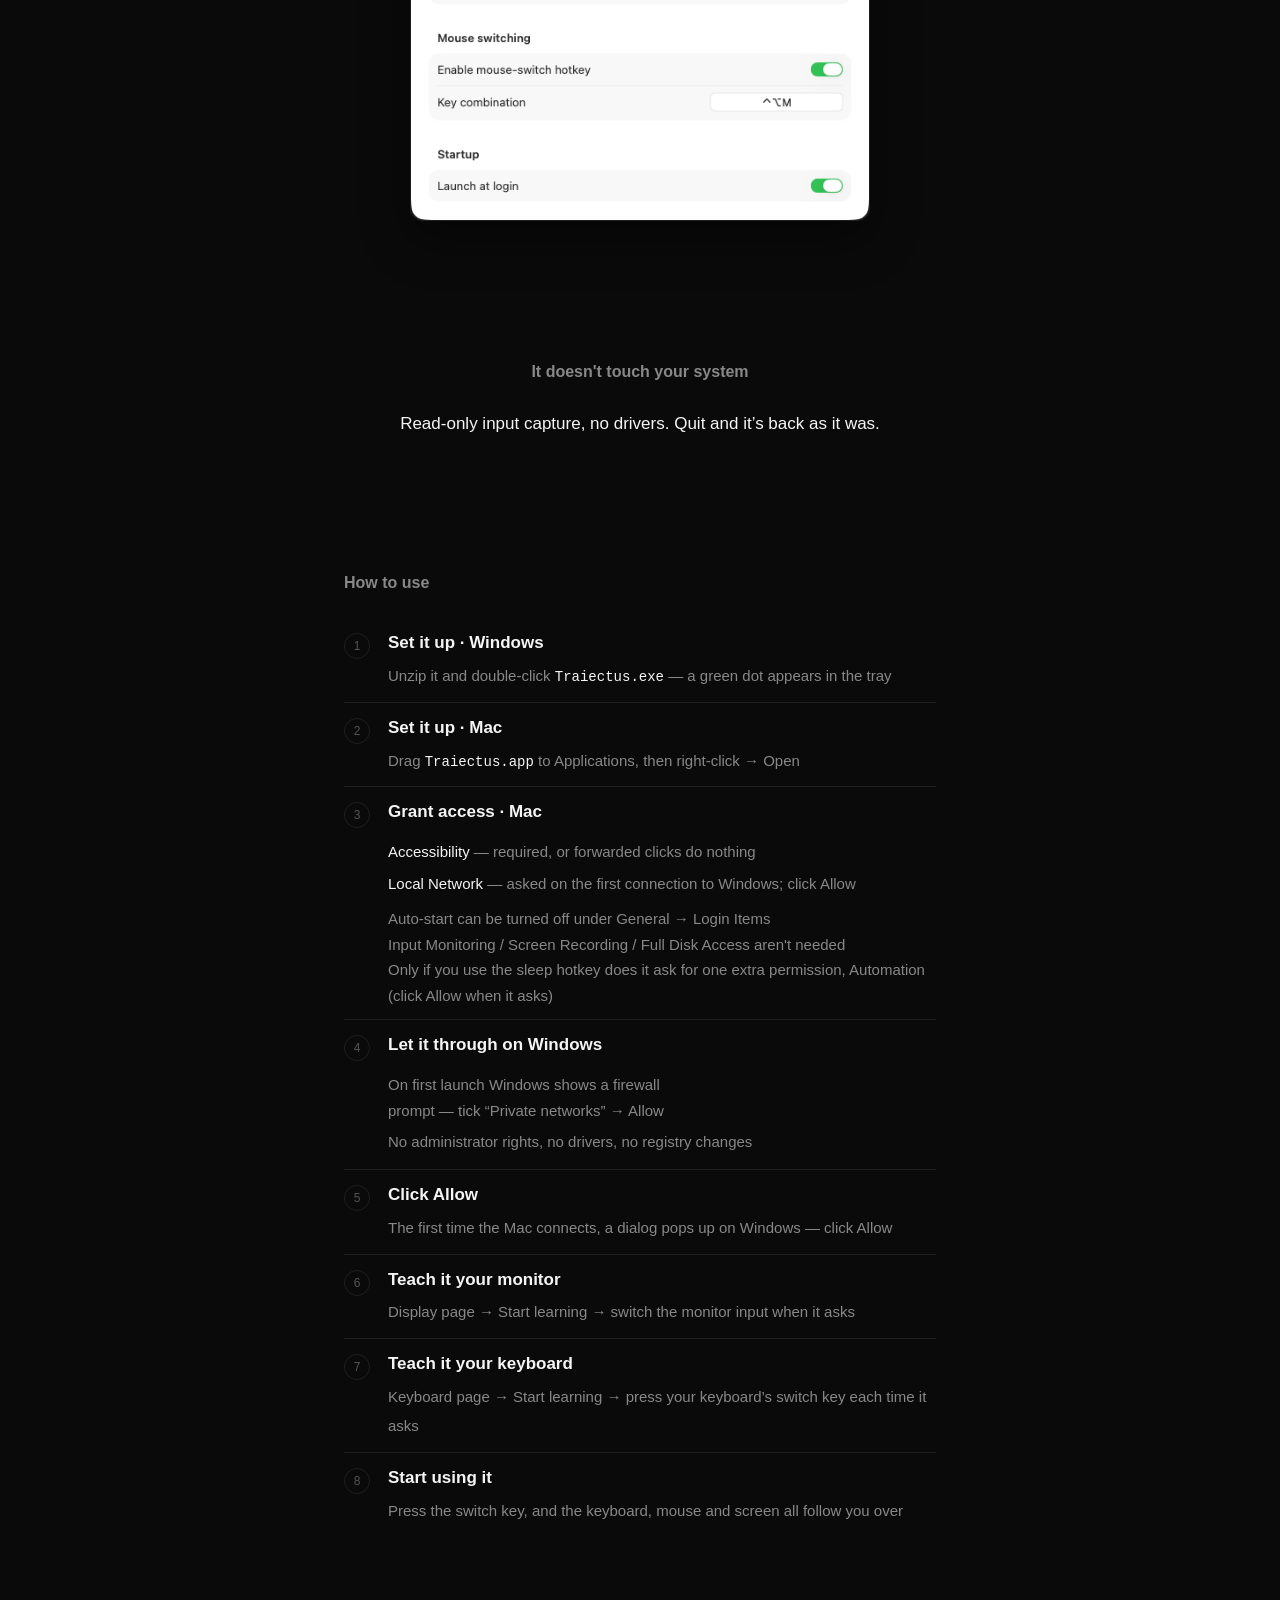
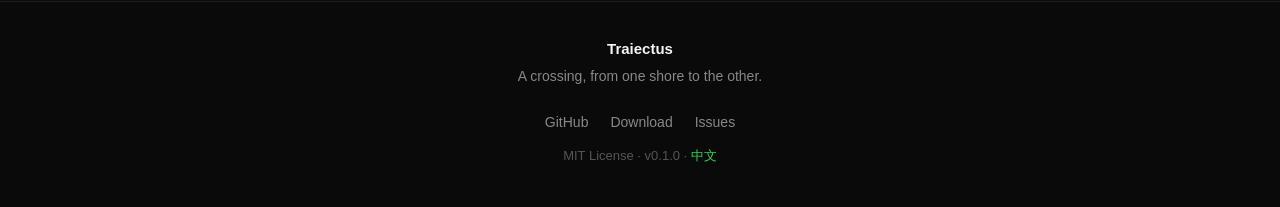
==== commit 07e7f542: "site: 字标换自托管 Inter（拉丁子集 24KB）；首屏文案改成按文字（不含句号）居中" ====
--- a/site/en.html
+++ b/site/en.html
@@ -17,6 +17,16 @@
 <meta property="og:url" content="https://traiectus.cn/">
 <meta property="og:image" content="https://traiectus.cn/og.png">
 <style>
+/* 字标用 Inter（只有拉丁字符走它，中文继续用系统字体）
+   只自托管了 600 字重的拉丁子集，约 24KB。 */
+@font-face {
+  font-family: 'Inter';
+  font-style: normal;
+  font-weight: 600;
+  font-display: swap;
+  src: url(fonts/inter-600-latin.woff2) format('woff2');
+  unicode-range: U+0000-00FF, U+0131, U+0152-0153, U+02BB-02BC, U+02C6, U+02DA, U+02DC, U+0304, U+0308, U+0329, U+2000-206F, U+20AC, U+2122, U+2191, U+2193, U+2212, U+2215, U+FEFF, U+FFFD;
+}
   * { margin: 0; padding: 0; box-sizing: border-box; }
 
   :root {
@@ -64,9 +74,9 @@
   }
 
   .hero h1 {
+    font-family: 'Inter', -apple-system, BlinkMacSystemFont, sans-serif;
     font-size: 52px;
     font-weight: 600;
-    letter-spacing: -0.02em;
     margin-bottom: 48px;
   }
 
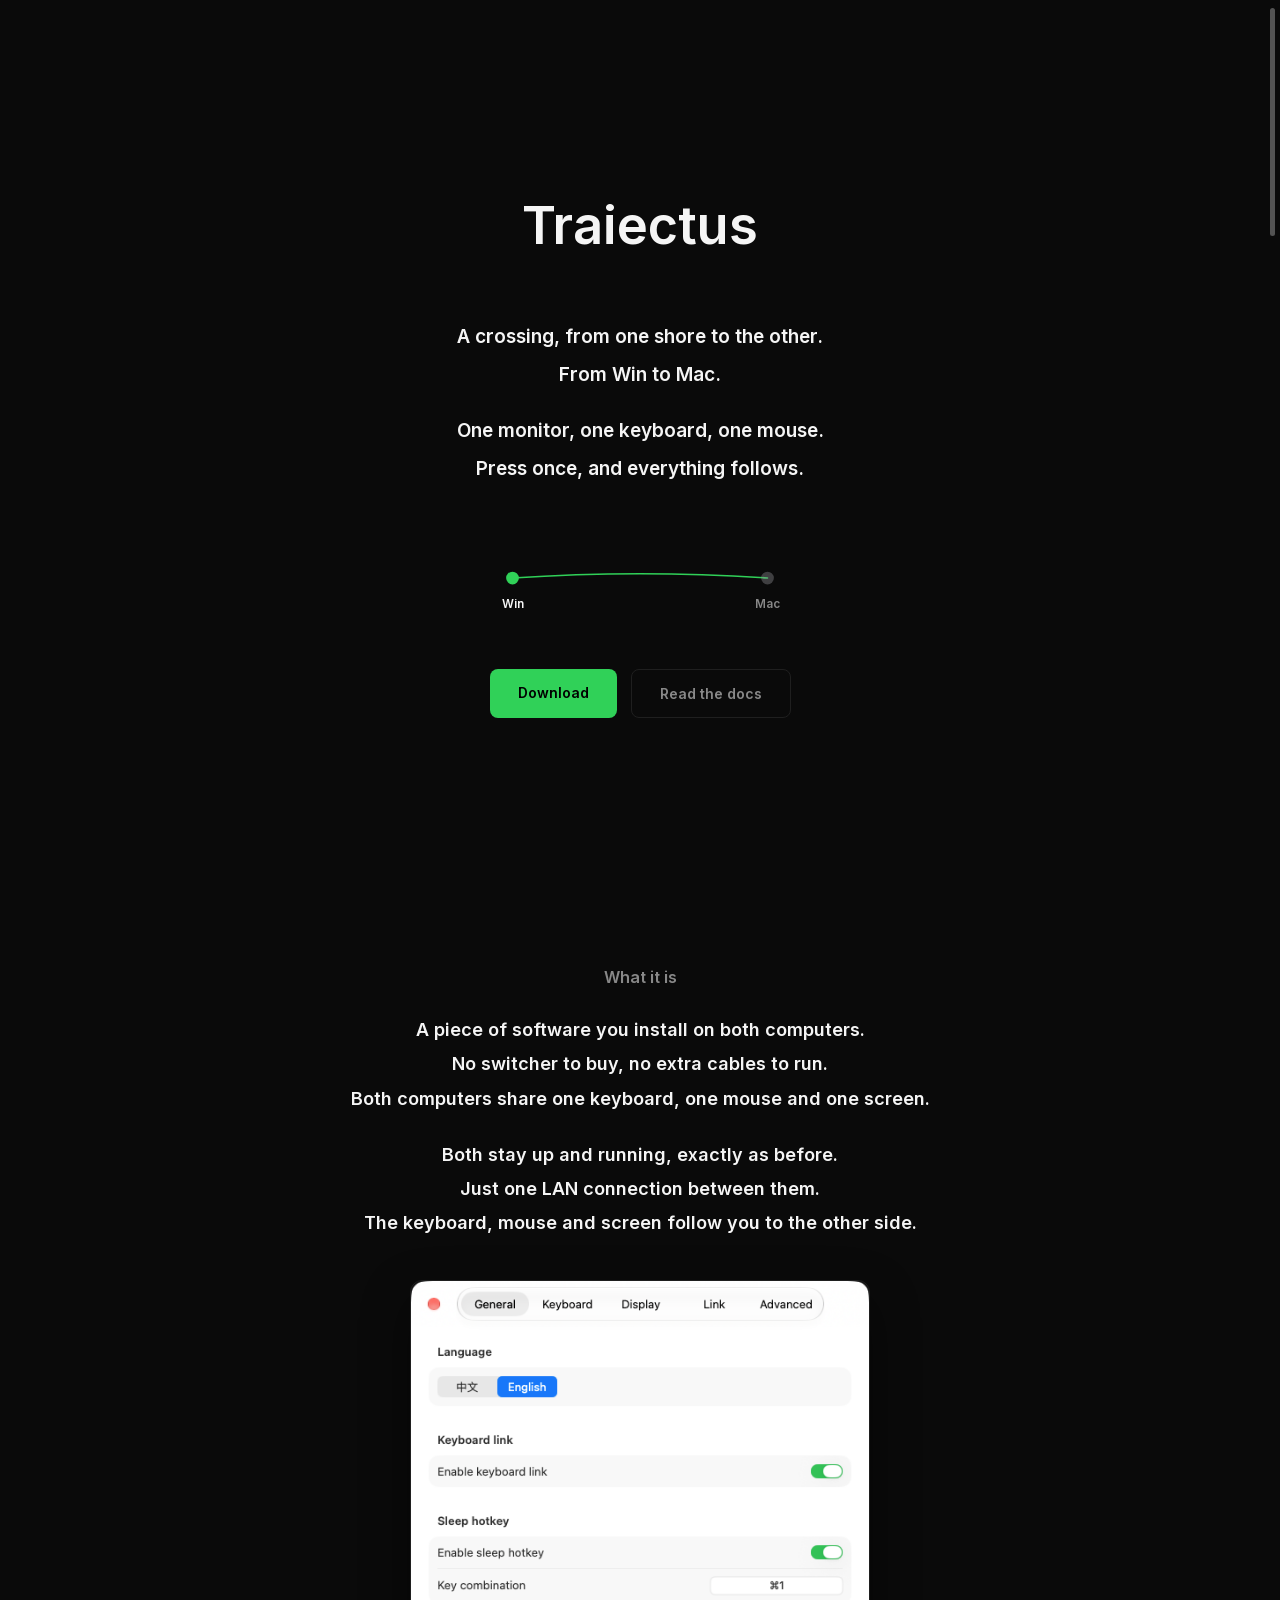
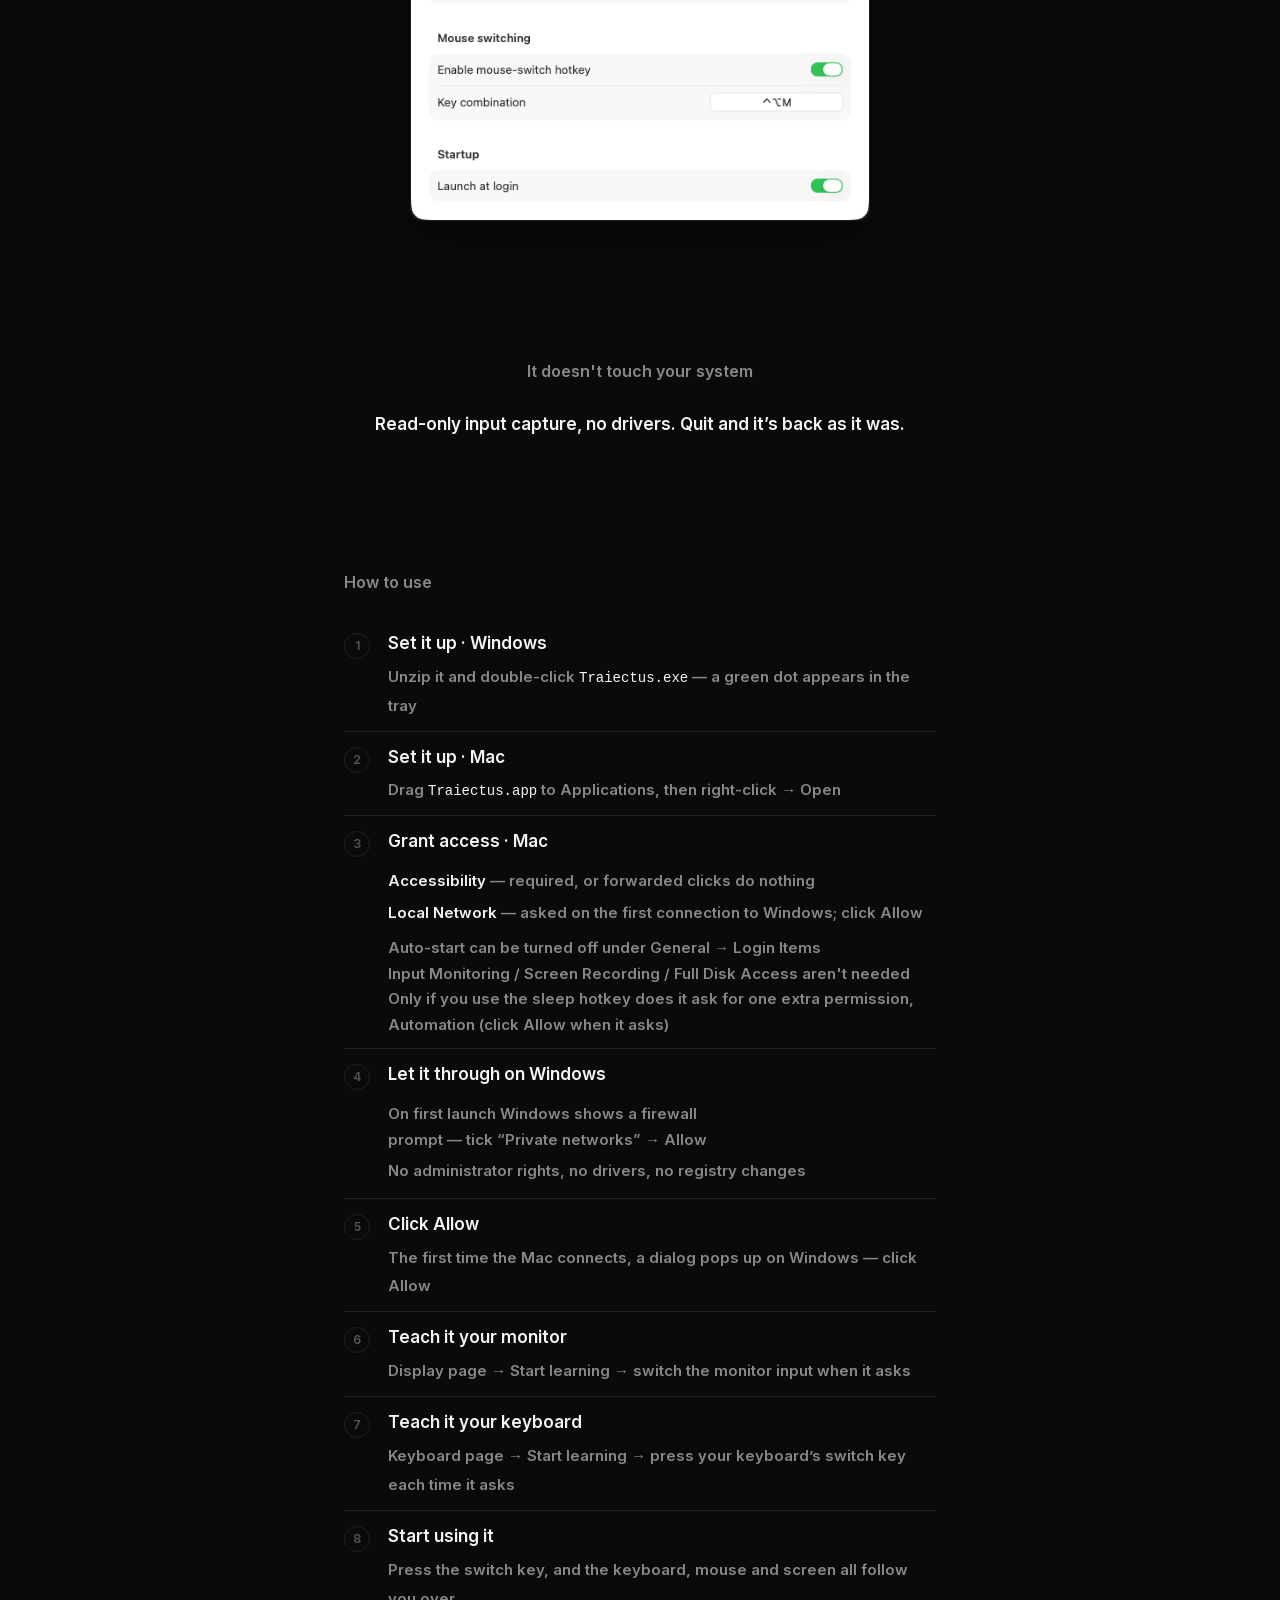
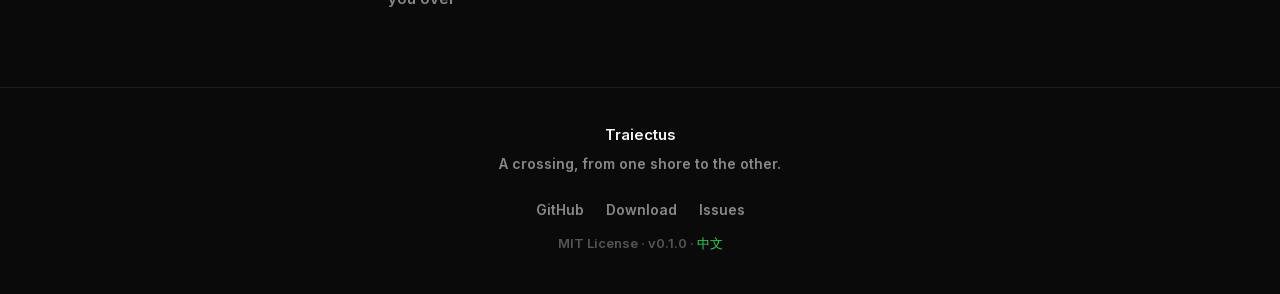
==== commit 9ee9cc66: "site: 正文的拉丁字符也改用 Inter（页脚与 Windows/Mac 等），中文仍走系统字体" ====
--- a/site/en.html
+++ b/site/en.html
@@ -46,7 +46,7 @@
   body {
     background: var(--bg);
     color: var(--fg);
-    font-family: -apple-system, BlinkMacSystemFont, "SF Pro Text", "PingFang SC", sans-serif;
+    font-family: 'Inter', -apple-system, BlinkMacSystemFont, "SF Pro Text", "PingFang SC", sans-serif;
     font-size: 16px;
     line-height: 1.7;
     -webkit-font-smoothing: antialiased;
